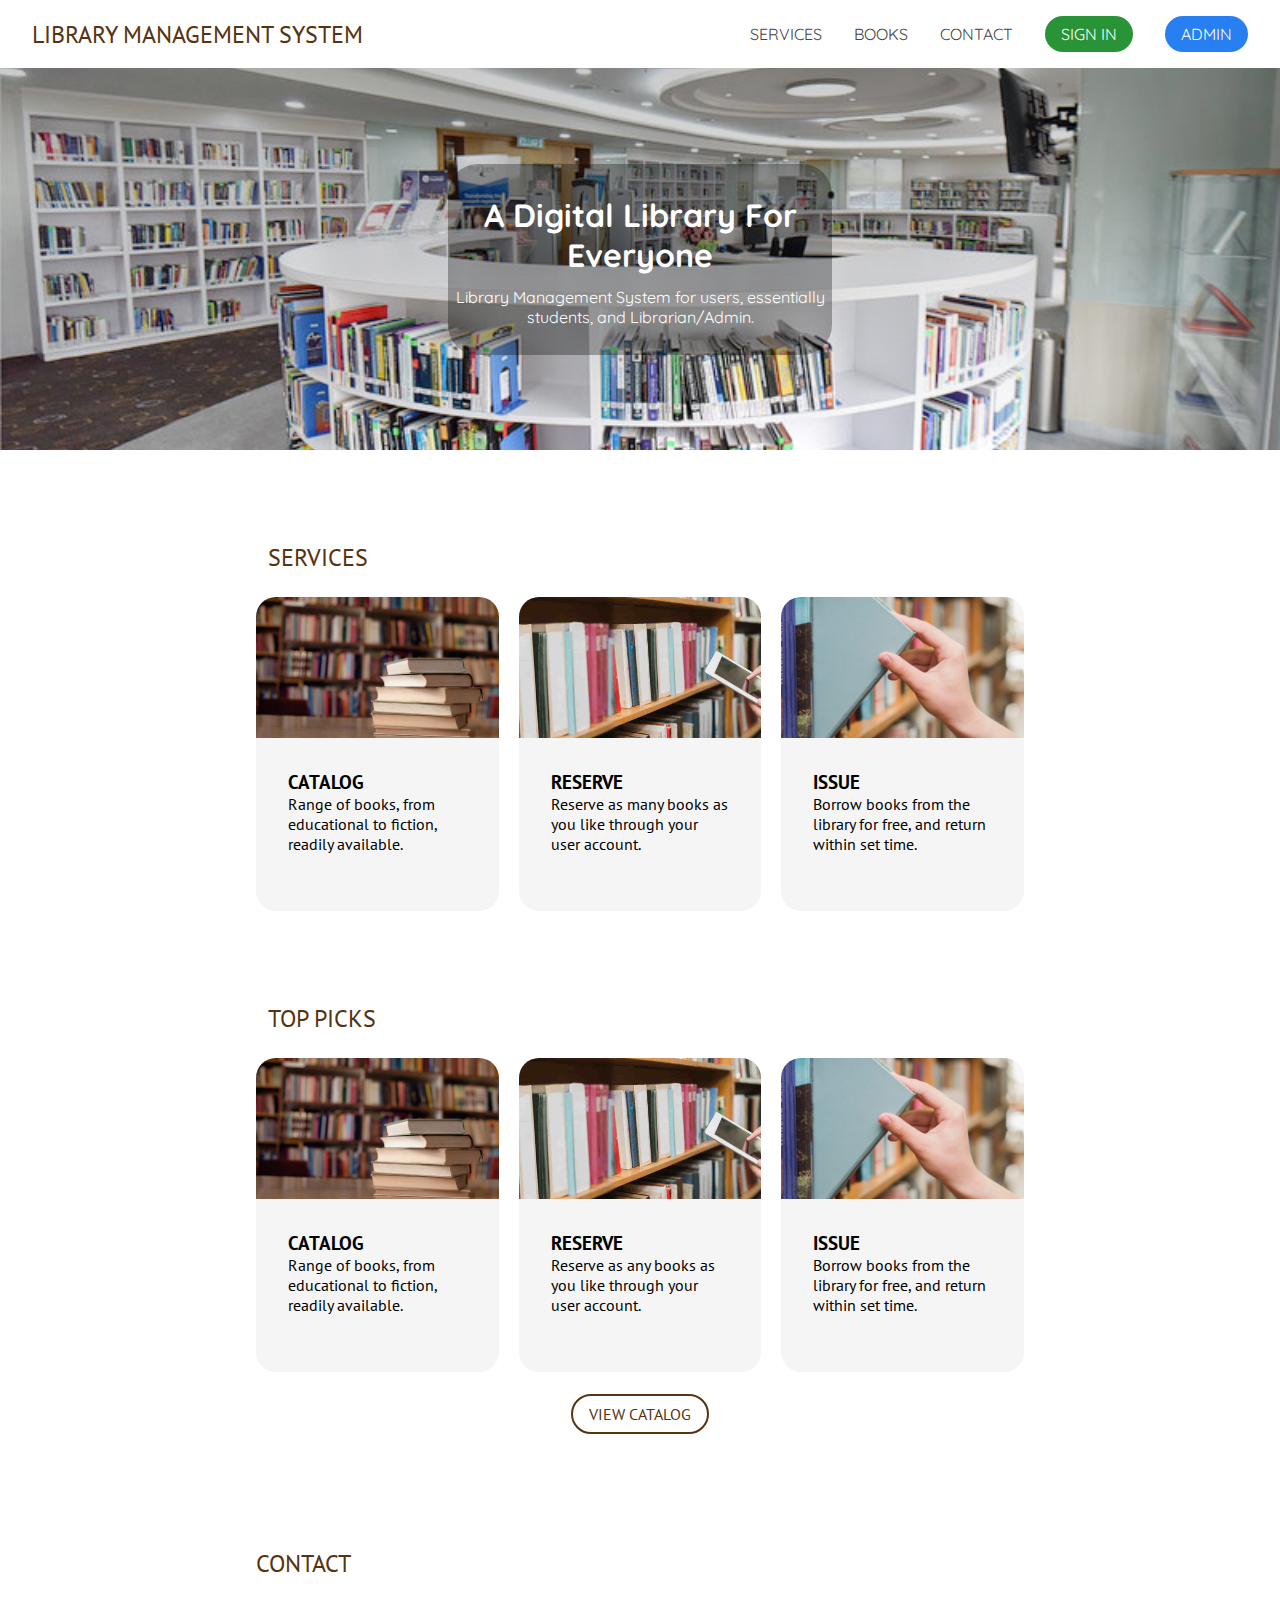
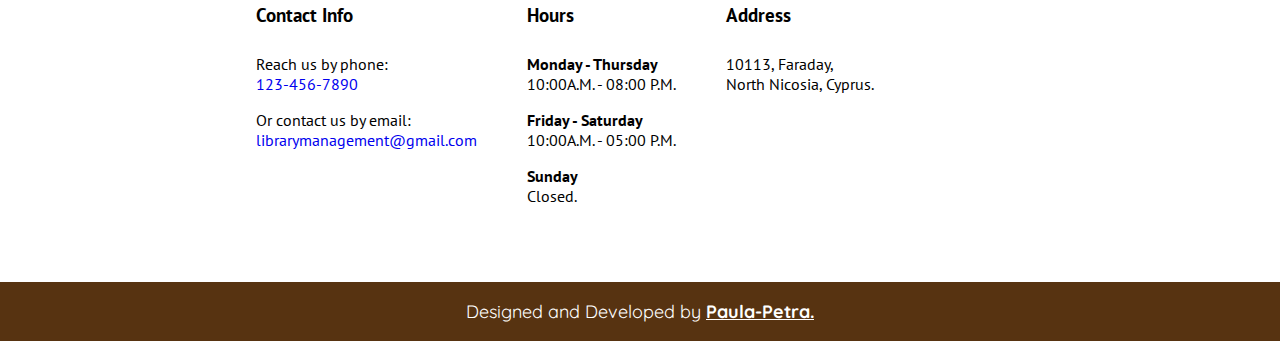
==== index.html @ af237a74 "Add files via upload" ====
<!DOCTYPE html>
<html lang="en">
<head>
    <meta charset="UTF-8">
    <meta http-equiv="X-UA-Compatible" content="IE=edge">
    <meta name="viewport" content="width=device-width, initial-scale=1.0">
    <title>Home - Library Management System</title>
    <link rel="preconnect" href="https://fonts.googleapis.com">
    <link rel="preconnect" href="https://fonts.gstatic.com" crossorigin>
    <link href="https://fonts.googleapis.com/css2?family=Quicksand:wght@300;400;500;600;700&display=swap" rel="stylesheet">
    <link rel="preconnect" href="https://fonts.googleapis.com">
    <link rel="preconnect" href="https://fonts.gstatic.com" crossorigin>
    <link href="https://fonts.googleapis.com/css2?family=PT+Sans:ital,wght@0,400;0,700;1,400;1,700&display=swap" rel="stylesheet">
    <link rel="stylesheet" href="style.css">
</head>

<body class="page-container">
    
    <header class="page-header">

        <nav class="nav-bar" id="main-nav">

            <div>
                <a href="#page-top" class="page-title">LIBRARY MANAGEMENT SYSTEM</a>
            </div>

            <div>
                <ul class="main-nav-list">
                    <li><a class="nav-list-items" href="#services-section">SERVICES</a></li>
                    <li><a class="nav-list-items" href="#books-section">BOOKS</a></li>
                    <li><a class="nav-list-items" href="#contact-section">CONTACT</a></li>
                    <li class="nav-user" id="nav-sign-in"><a href="signin.php">SIGN IN</a></li>
                    <li class="nav-user" id="nav-admin"><a href="admin_signin.php">ADMIN</a></li>
                </ul>
            </div>
        </nav>
    </header>

    <main>

        <section class="home-sections" id="page-top">
            <div id="page-intro">
                <div class="text-overlay">
                    <h1>A Digital Library For Everyone</h1>
                    <p>Library Management System for users, essentially students, and Librarian/Admin.</p>
                </div>
            </div>
        </section>

        <section class="home-sections" id="services-section">
            
            <div class="section-box">
                <div class="section-title">
                    <h2>SERVICES</h2>
                </div>
                
                <div id="services-container">
                    
                    <div class="service-list" id="service1">
                        <div class="service-img">
                            <img src="imgs\gettyimages-949118068.jpg" alt="">
                        </div>
                        <div class="service-info">
                            <h3>CATALOG</h3>
                            <p>Range of books, from educational to fiction, readily available.</p>
                        </div>
                    </div>

                    <div class="service-list" id="service2">
                        <div class="service-img">
                            <img src="imgs\Library-Management-System-src.jpg" alt="">
                        </div>
                        <div class="service-info">
                            <h3>RESERVE</h3>
                            <p>Reserve as many books as you like through your user account.</p>
                        </div>
                    </div>

                    <div class="service-list" id="service3">
                        <div class="service-img">
                            <img src="imgs\4.jpg" alt="">
                        </div>
                        <div class="service-info">
                            <h3>ISSUE</h3>
                            <p>Borrow books from the library for free, and return within set time.</p>
                        </div>
                    </div>
                </div>
            </div>
        </section>

        <section class="home-sections" id="books-section">
            <div class="section-box">
                <div class="section-title">
                    <h2>TOP PICKS</h2>
                </div>

                <div id="services-container">
                    
                    <div class="service-list" id="service1">
                        <div class="service-img">
                            <img src="imgs\gettyimages-949118068.jpg" alt="">
                        </div>
                        <div class="service-info">
                            <h3>CATALOG</h3>
                            <p>Range of books, from educational to fiction, readily available.</p>
                        </div>
                    </div>

                    <div class="service-list" id="service2">
                        <div class="service-img">
                            <img src="imgs\Library-Management-System-src.jpg" alt="">
                        </div>
                        <div class="service-info">
                            <h3>RESERVE</h3>
                            <p>Reserve as any books as you like through your user account.</p>
                        </div>
                    </div>

                    <div class="service-list" id="service3">
                        <div class="service-img">
                            <img src="imgs\4.jpg" alt="">
                        </div>
                        <div class="service-info">
                            <h3>ISSUE</h3>
                            <p>Borrow books from the library for free, and return within set time.</p>
                        </div>
                    </div>
                </div>

                
                <div class="catalog-btn">
                    <a href="#">VIEW CATALOG</a>
                </div>
            </div>
        </section>

        <section class="home-sections" id="contact-section">

            <div class="section-box">

                <div class="section-title">
                    <h2>CONTACT</h2>
                </div>

                <div class="contact-content">

                    <div class="paragraph">
                        <h3>Contact Info</h3>
                        <p>Reach us by phone: <br> <a href="tel:123-456-7890">123-456-7890</a></p>
                        <p>Or contact us by email: <br> <a href="mailto:librarymanagement@gmail.com">librarymanagement@gmail.com</a></p>
                    </div>
                    
                    <div class="paragraph">
                        <h3>Hours</h3>
                        <p><b>Monday - Thursday</b><br>10:00A.M. - 08:00 P.M.</p>
                        <p><b>Friday - Saturday</b><br>10:00A.M. - 05:00 P.M.</p>
                        <p><b>Sunday</b><br>Closed.</p>
                    </div>

                    <div class="paragraph">
                        <h3>Address</h3>
                        <p>10113, Faraday,<br> North Nicosia, Cyprus.</p>
                    </div>
                </div>

            </div>

        </section>

    </main>

    <footer>
        <p>Designed and Developed by <b><a href="https://portfolio-task.paulapetra.repl.co/" target="_blank">Paula-Petra.</a></b></p>
    </footer>
</body>
</html>
---- style.css ----
*{
    margin: 0;
    padding: 0;
    box-sizing: border-box;
}

html{
    scroll-behavior: smooth;
}

body{
    background-color: #fff;
}

a{
    text-decoration: none;
}

header{
    background-color: #fff;
    width: 100%;
    display: flex;
    flex-direction: row;
    align-items: center;
    position: fixed;
    top: 0;
    z-index: 2;
}

.nav-bar{
    padding: 1em 2em;
    width: 100%;
    display: flex;
    flex-direction: row;
    justify-content: space-between;
    align-items: center;
}

.page-title{
    font-family: 'PT Sans', sans-serif;
    font-size: 1.5em;
    color: #573311;
}

.main-nav-list{
    display: flex;
    flex-direction: row;
    justify-content: space-between;
    align-items: center;
    list-style: none;
    font-family: 'Quicksand', sans-serif;
}

.main-nav-list li{
    margin: 0 1em;
    transition-duration: 0.5s;
}

.nav-list-items{
    color: #454443;
}

.nav-list-items:hover{
    text-decoration: underline;
}

#nav-sign-in{
    background-color: #299437;
}

#nav-sign-in:hover{
    background-color: #20752b;
}

#nav-admin{
    margin-right: 0;
    background-color: #277ff2;
}

#nav-admin:hover{
    background-color: #0857bf;
}

.nav-user{
    padding: 0.5em 1em;
    border-radius: 30px;
}

.nav-user a{
    color: #fff;
}

.home-sections{
    width: 100%;
    padding-top: 4.25em;
}

.home-sections>*{
    font-family: 'PT Sans', sans-serif;
}

#page-top{
    height: 50vh;
    display: flex;
    flex-direction: row;
    justify-content: end;
    margin: 0;
}

#page-intro{
    width: 100%;
    background: linear-gradient(0deg, rgba(0, 0, 0, 0), rgba(0, 0, 0, 0.2)), url(imgs/SPOTLIGHT-ON-THE-DIGITAL-LIBRARY.jpg);
    background-repeat: no-repeat;
    background-size: cover;
    background-position: 50%;
    display: flex;
    flex-direction: row;
    justify-content: center;
    align-items: center;
}

.text-overlay{
    width: 30%;
    height: 50%;
    display: flex;
    flex-direction: column;
    justify-content: center;
    align-items: center;
    background: rgba(0, 0, 0, 0.3);
    border-radius: 30px;
}

.text-overlay>*{
    color: #fff;
    margin: 0.25em;
    font-family: 'Quicksand', sans-serif;
    text-align: center;
}

.home-sections h2{
    padding: 1em 0.5em;
    font-weight: 400;
    color: #573311;
    
}

.section-box{
    width: 100%;
    display: flex;
    flex-direction: column;
    align-items: center;
    justify-content: center;
}

.section-title{
    width: 60%;
}

#services-container{
    width: 60%;
    display: flex;
    flex-direction: row;
    gap: 20px;
}

.service-list{
    width: calc(100%/3);
    height: auto;
    background-color: #f5f5f5;
    border-radius: 20px;
}

.service-img{
    width: 100%;
    height: 45%;
}

.service-img img{
    width: 100%;
    height: 100%;
    object-fit: cover;
    border-top-left-radius: 20px;
    border-top-right-radius: 20px;
}

.service-info{
    padding: 2em;
}

.catalog-btn{
    margin: 2em 0;
}

.catalog-btn a:hover{
    color: #fff;
    background-color: #573311;
}

.catalog-btn a{
    color: #573311;
    padding: 0.5em 1em;
    border-radius: 30px;
    border: 2px solid #573311;
    transition: 0.5s;
}

#contact-section{
    margin-bottom: 4.25em;
}

#contact-section h2{
    padding-left: 0;
}

.contact-content{
    width: 60%;
    display: flex;
    flex-direction: row;
    gap: 50px;
}

.paragraph{
    display: flex;
    flex-direction: column;
}

.paragraph h3{
    margin-bottom: 1em;
}

.paragraph p{
    margin: 0.5em 0;
}

footer p{
    font-family: 'Quicksand', sans-serif;
    font-size: 1.125em;
    text-align: center;
    padding: 1em 0;
    color: #fff;
    background-color: #573311;
}

footer p a{
    color: #fff;
    text-decoration: underline;
    transition: 0.2s;
}

footer p a:hover{
    color: #277ff2;
}

.form-pages{
    padding-top: 4.25em;
    height: 94vh;
}

.form-container{
    /* height: 100%; */
    display: flex;
    flex-direction: column;
    align-items: center;
    justify-content: flex-start;
    margin: 4em 0;
}

.form-container form{
    padding: 2em;
    width: 20%;
    background-color: #f5f5f5;
    border-radius: 20px;
    display: flex;
    flex-direction: column;
}

#signin-form .error-msg{
    margin:10px 0;
    display: block;
    background: crimson;
    color:#fff;
    border-radius: 5px;
    font-size: 1em;
    padding:10px;
    text-align: center;
}

#signin-form, #admin-form{
    height: 30%;
}

#signup-form{
    height: 50%;
}

.form-title{
    margin: 0.5em 0 2em;
}

.form-title h2{
    font-family:'PT Sans', sans-serif;
    color: #573311;
}

.form-fields{
    display: flex;
    flex-direction: column;
    margin-bottom: 2em;
}

#signup-form .form-fields div{
    width: 100%;
    margin-bottom: 1em;
}

.form-fields div input{
    display: block;
    width: 100%;
}

/* .form-control input:focus{
    outline: none;
} */

.form-control.success input{
    border-color: #41c45d;
}

.form-control.success input:focus{
    outline: #41c45d;
}

.form-control.error input{
    border-color: #e8021d;
}

.form-control.error input:focus{
    outline: #e8021d;
}

.form-control.error small{
    color: #e8021d;
    display: block;
}

.form-control small{
    display: none;
}

#signin-form .form-fields input, #admin-form .form-fields input{
    margin-bottom: 1em;
}

.form-fields input{
    padding: 0.5em;
    border-radius: 5px;
    border: 1px solid #573311;
}

form a{
    text-decoration: underline;
}

.form-submit{
    padding: 0.5em 1em;
    border-radius: 30px;
    transition: 0.2s;
    color: #573311;
}

.user-submit{
    border: 1px solid #299437;
}

.user-submit:hover{
    background-color: #299437;
    color: #fff;
    cursor: pointer;
}

#admin-submit{
    border: 1px solid #277ff2;
}

#admin-submit:hover{
    background-color: #277ff2;
    color: #fff;
    cursor: pointer;
}

.dashboard-body main{
    height: 94vh;
}

#admin-body footer{
    position: relative;
    bottom: 0;
}

.div1{
    display: flex;
    gap: 15px;
}

.menu-icon{
    cursor: pointer;
}

#open-nav.hide{
    visibility: hidden;
}

#close-btn{
    position: fixed;
    display: none;
    transition: ease 0.25s;
}

#close-btn.show{
    display: block;
}

.side-nav{
    position: fixed;
    margin-top: 3.25em;
    width: 250px;
    height: 100%;
    left: -250px;
    transition: left 0.25s ease;
    z-index: 3;
}

.side-nav.show{
    left: 0;
}

.menu-container>*{
    font-family: 'PT Sans', sans-serif;
}

.menu-container{
    height: 100%;
    left: 0;
    background-color: #573311;
    text-align: center;
}

.menu-container ul li a{
    color: #fff;
    font-size: 1.25em;
    line-height: 3em;
    letter-spacing: 2px;
    width: 100%;
    height: 100%;
    display: block;
}

.menu-container ul li a:hover{
    color: #277ff2;
    border-left: 2px solid #277ff2;
    background-color: rgba(39, 127, 242, 0.1);
}

.menu-container ul li{
    border-bottom: 1px solid #454443;
    
}

.dashboard-body .dashboard-container{
    height: 80%;
}

.dashboard-container{
    padding-top: 4.25em;
    height: 100%;
}

.dashboard-container>*{
    font-family: 'PT Sans', sans-serif;
}

.dashboard-box {
    max-height: 100%;
    height: 100%;
    padding: 1em 5em;
}

.dashboard-box .section-title{
    margin: 0 0 2em;
}

.welcome-text h1{
    margin: 0 0 1em;
}

.dashboard-box .section-title h2{
    font-weight: 400;
}

.dashboard-cards{
    height: 100%;
    gap: 25px;
    /* display: flex; */
    display: grid;
    grid-template-areas: 
    'a b c d'
    'e f g h';
}

/* #admin-cards{
    display: grid;
    grid-template-areas: 
    'a b c d'
    'e f g h';
} */

.card{
    border-radius: 20px;
}

.card:nth-child(1), .card:nth-child(6){
    background-color: #f2f29d;
}
.card:nth-of-type(2), .card:nth-child(7){
    background-color: pink;
}
.card:nth-child(3), .card:nth-child(8){
    background-color: lightblue;
}
.card:nth-child(4), .card:nth-child(9){
    background-color: #e49df2;
}
.card:nth-child(5), .card:nth-child(10){
    background-color: beige;
}

.card:nth-child(1){
    grid-area: a;
}
.card:nth-child(2){
    grid-area: b;
}
.card:nth-child(3){
    grid-area: c;
}
.card:nth-child(4){
    grid-area: d;
}
.card:nth-child(5){
    grid-area: e;
}
.card:nth-child(6){
    grid-area: f;
}
.card:nth-child(7){
    grid-area: g;
}
.card:nth-child(8){
    grid-area: h;
}
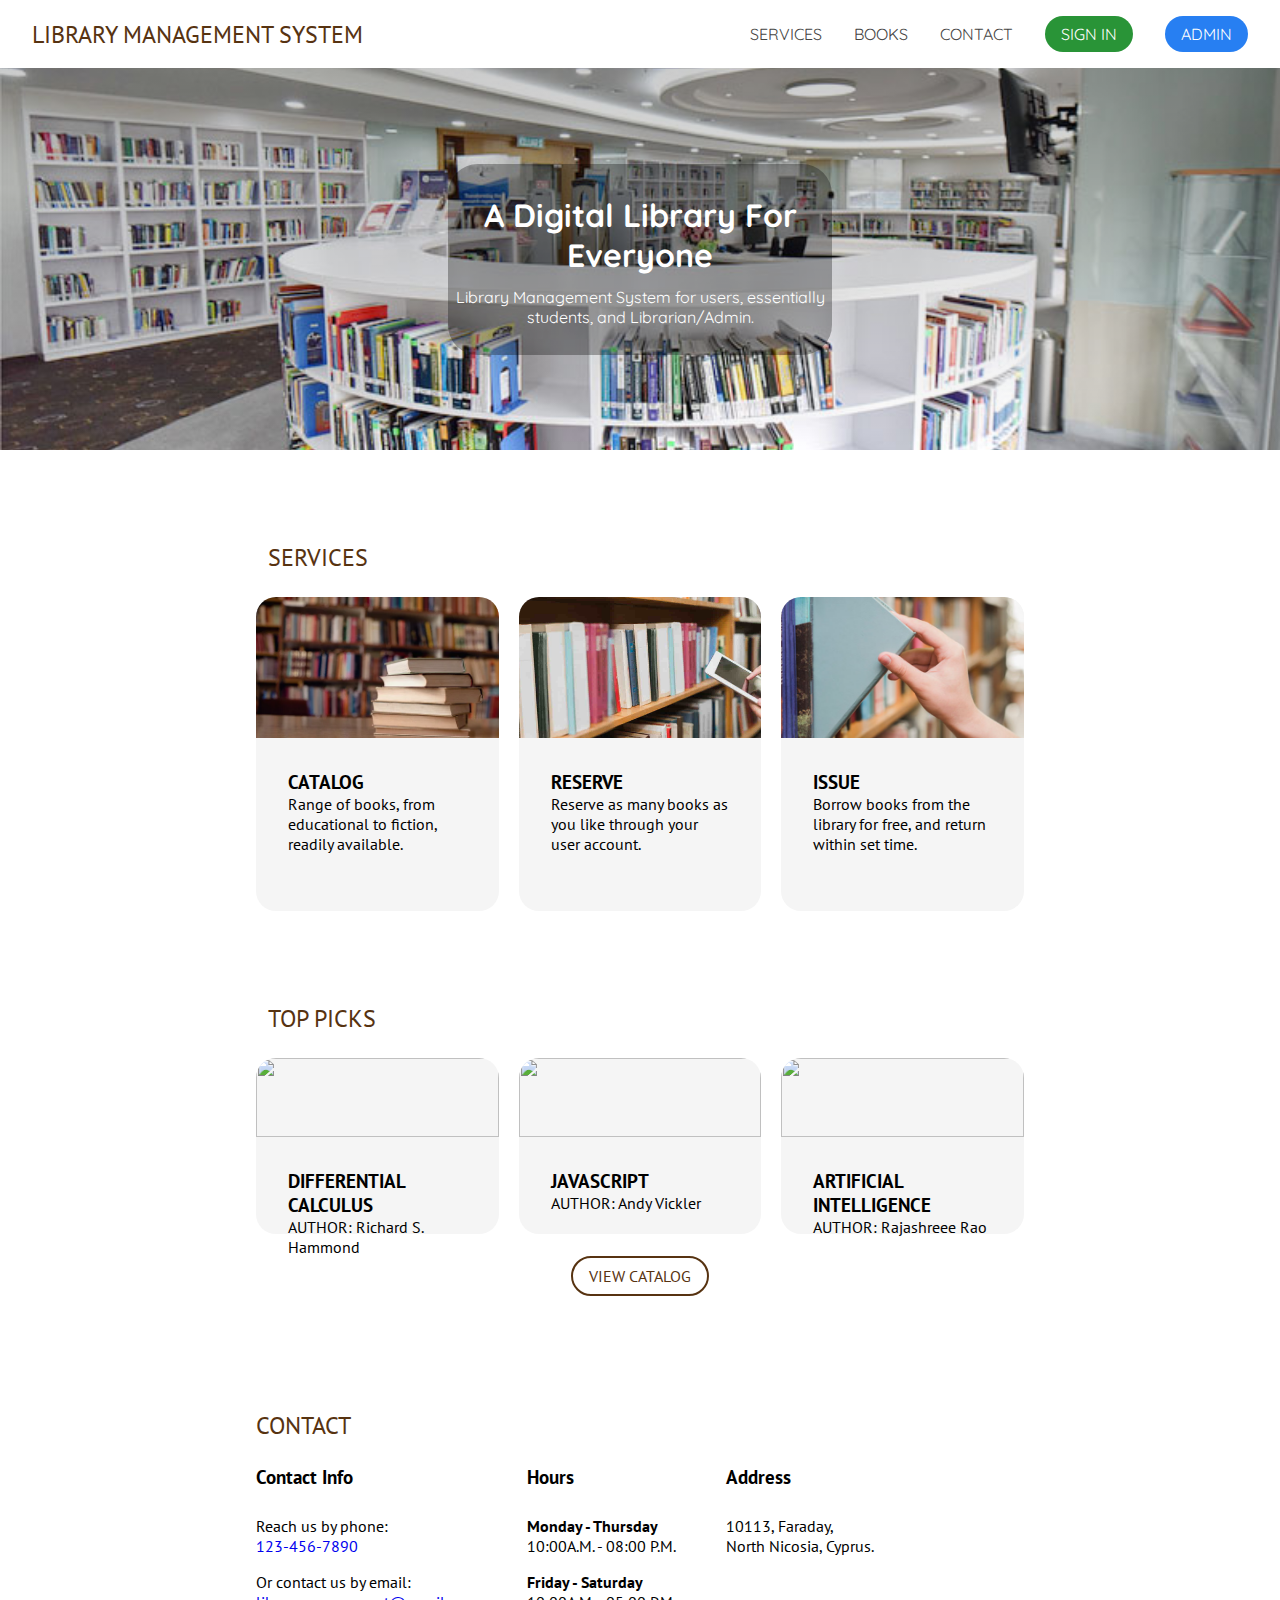
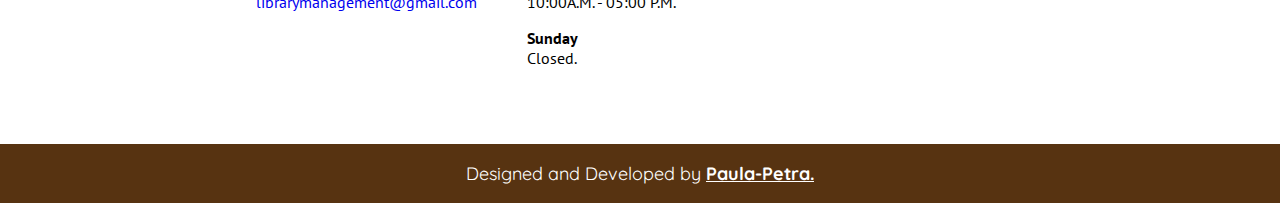
==== commit 077c5196: "Add files via upload" ====
--- a/index.html
+++ b/index.html
@@ -29,8 +29,8 @@
                     <li><a class="nav-list-items" href="#services-section">SERVICES</a></li>
                     <li><a class="nav-list-items" href="#books-section">BOOKS</a></li>
                     <li><a class="nav-list-items" href="#contact-section">CONTACT</a></li>
-                    <li class="nav-user" id="nav-sign-in"><a href="signin.php">SIGN IN</a></li>
-                    <li class="nav-user" id="nav-admin"><a href="admin_signin.php">ADMIN</a></li>
+                    <li class="nav-user" id="nav-sign-in"><a href="signin.html">SIGN IN</a></li>
+                    <li class="nav-user" id="nav-admin"><a href="admin_signin.html">ADMIN</a></li>
                 </ul>
             </div>
         </nav>
@@ -54,7 +54,7 @@
                     <h2>SERVICES</h2>
                 </div>
                 
-                <div id="services-container">
+                <div class="services-container">
                     
                     <div class="service-list" id="service1">
                         <div class="service-img">
@@ -95,42 +95,42 @@
                     <h2>TOP PICKS</h2>
                 </div>
 
-                <div id="services-container">
+                <div class="services-container">
                     
                     <div class="service-list" id="service1">
                         <div class="service-img">
-                            <img src="imgs\gettyimages-949118068.jpg" alt="">
+                            <img src="imgs/43559489._SX318_2.jpg" alt="">
                         </div>
                         <div class="service-info">
-                            <h3>CATALOG</h3>
-                            <p>Range of books, from educational to fiction, readily available.</p>
+                            <h3>DIFFERENTIAL CALCULUS</h3>
+                            <p>AUTHOR: Richard S. Hammond</p>
                         </div>
                     </div>
 
                     <div class="service-list" id="service2">
                         <div class="service-img">
-                            <img src="imgs\Library-Management-System-src.jpg" alt="">
+                            <img src="imgs/9781955786225_2.jpg" alt="">
                         </div>
                         <div class="service-info">
-                            <h3>RESERVE</h3>
-                            <p>Reserve as any books as you like through your user account.</p>
+                            <h3>JAVASCRIPT</h3>
+                            <p>AUTHOR: Andy Vickler</p>
                         </div>
                     </div>
 
                     <div class="service-list" id="service3">
                         <div class="service-img">
-                            <img src="imgs\4.jpg" alt="">
+                            <img src="imgs/AI_Ebook_Cover-1_2.jpg" alt="">
                         </div>
                         <div class="service-info">
-                            <h3>ISSUE</h3>
-                            <p>Borrow books from the library for free, and return within set time.</p>
+                            <h3>ARTIFICIAL INTELLIGENCE</h3>
+                            <p>AUTHOR: Rajashreee Rao</p>
                         </div>
                     </div>
                 </div>
 
                 
                 <div class="catalog-btn">
-                    <a href="#">VIEW CATALOG</a>
+                    <a href="books.html">VIEW CATALOG</a>
                 </div>
             </div>
         </section>
--- a/style.css
+++ b/style.css
@@ -156,11 +156,112 @@
     width: 60%;
 }
 
-#services-container{
+.services-container{
     width: 60%;
     display: flex;
     flex-direction: row;
     gap: 20px;
+}
+
+/* #book-body{
+    height: 100vh;
+} */
+
+.book-body .section-title{
+    z-index: 3;
+    position: fixed;
+    top: 68px;
+}
+
+#books-container{
+    margin-top: 208px;
+    margin-bottom: 5em;
+    display: grid;
+    grid-template-areas: 
+    'a b c'
+    'd e f';
+}
+
+#books-container:nth-child(1){
+    grid-area: a;
+}
+
+#books-container:nth-child(2){
+    grid-area: b;
+}
+
+#books-container:nth-child(3){
+    grid-area: c;
+}
+
+#books-container:nth-child(4){
+    grid-area: d;
+}
+
+#books-container:nth-child(5){
+    grid-area: e;
+}
+
+#books-container:nth-child(6){
+    grid-area: f;
+}
+
+.searchbar-container{
+    background-color: #fff;
+    position: fixed;
+    top: 138px;
+    width: 60%;
+    height: 100px;
+    margin: 0 0 4em;
+    display: flex;
+    flex-direction: row;
+    justify-content: center;
+    align-items: center;
+}
+
+.search-bar{
+    width: 40%;
+    height: 60px;
+    background: rgba(0, 0, 0, 0.1);
+    display: flex;
+    justify-content: center;
+    border-radius: 50px;
+    padding: 10px 20px;
+    backdrop-filter: blur(4px) saturate(180%);
+}
+
+.search-bar input{
+    background: transparent;
+    flex: 1;
+    border: 0;
+    outline: none;
+    padding: 0 20px;
+    font-size: 1.125em;
+}
+
+.search-bar button img{
+    width: 25px;
+}
+
+.search-bar button{
+    border: 0;
+    border-radius: 50%;
+    width: 40px;
+    height: 40px;
+    background: transparent;
+    transition: 0.2s;
+    cursor: pointer;
+}
+
+.search-bar button:hover{
+    background: rgba(0, 0, 0, 0.2);
+}
+
+.book-list{
+    width: 350px;
+    height: auto;
+    background-color: #f5f5f5;
+    border-radius: 20px;
 }
 
 .service-list{
@@ -473,6 +574,9 @@
 .dashboard-container{
     padding-top: 4.25em;
     height: 100%;
+    display: flex;
+    flex-direction: column;
+    align-items: center;
 }
 
 .dashboard-container>*{
@@ -481,14 +585,26 @@
 
 .dashboard-box {
     max-height: 100%;
+    width: 100%;
     height: 100%;
     padding: 1em 5em;
 }
 
+.page-box{
+    max-height: 100%;
+    width: 80%;
+    height: 100%;
+    padding: 1em 5em;
+}
+
 .dashboard-box .section-title{
     margin: 0 0 2em;
 }
 
+.page-box .section-title{
+    margin: 0 0 2em;
+}
+
 .welcome-text h1{
     margin: 0 0 1em;
 }
@@ -497,8 +613,12 @@
     font-weight: 400;
 }
 
+.page-box .section-title h2{
+    font-weight: 400;
+}
+
 .dashboard-cards{
-    height: 100%;
+    height: 90%;
     gap: 25px;
     /* display: flex; */
     display: grid;
@@ -507,54 +627,234 @@
     'e f g h';
 }
 
-/* #admin-cards{
+#user-body .dashboard-cards{
+    height: 60%;
+}
+
+.card{
+    border-radius: 20px;
+    padding: 2em;
+    display: flex;
+    flex-direction: column;
+}
+
+.card:nth-child(1), .card:nth-child(6){
+    background-color: #f2f29d;
+}
+.card:nth-child(2), .card:nth-child(7){
+    background-color: pink;
+}
+.card:nth-child(3), .card:nth-child(8){
+    background-color: lightblue;
+}
+.card:nth-child(4), .card:nth-child(9){
+    background-color: #e49df2;
+}
+.card:nth-child(5), .card:nth-child(10){
+    background-color: beige;
+}
+
+.card:nth-child(1){
+    grid-area: a;
+}
+.card:nth-child(2){
+    grid-area: b;
+}
+.card:nth-child(3){
+    grid-area: c;
+}
+.card:nth-child(4){
+    grid-area: d;
+}
+.card:nth-child(5){
+    grid-area: e;
+}
+.card:nth-child(6){
+    grid-area: f;
+}
+.card:nth-child(7){
+    grid-area: g;
+}
+.card:nth-child(8){
+    grid-area: h;
+}
+
+.card-sections h1{
+    font-size: 3em;
+    font-weight: 400;
+}
+
+.card-sections p{
+    font-family: 'Quicksand', sans-serif;
+}
+
+.card-sections:nth-child(2){
+    margin: 1em 0 2em;
+}
+
+.members-table{
+    width: 100%;
+    border-collapse: collapse;
+}
+
+.members-table, .members-table th, .members-table td{
+    border: #454443 solid 1px;
+}
+
+.members-table th{
+    text-align: left;
+    text-transform: uppercase;
+    font-size: 1.25em;
+    padding: 0.75em 0.5em;
+}
+
+.members-table td{
+    padding: 0.5em;
+}
+
+.table-btns{
+    padding: 0.25em 1em;
+    border-radius: 5px;
+}
+
+#view-user{
+    background-color: #277ff2;
+    color: white;
+    transition: 0.2s;
+}
+
+#view-user:hover{
+    background-color: #0857bf;
+}
+
+.edit{
+    background-color: #299437;
+    color: white;
+    transition: 0.2s;
+}
+
+.edit:hover{
+    background-color: #20752b;
+    cursor: pointer;
+}
+
+#delete{
+    border: 0;
+    padding: 0.5em 1em;
+    background-color: #e8021d;
+    color: white;
+    transition: 0.2s;
+    cursor: pointer;
+}
+
+#delete:hover{
+    background-color: #c0041a;
+}
+
+.php-message{
+    width: 20%;
+    margin: 0.5em 0;
+    background-color: #e8021d;
+    display: flex;
+    align-items: center;
+    justify-content: space-between;
+    padding: 0.25em 0.75em;
+}
+
+.php-message.hide{
+    display: none;
+}
+
+.php-message p{
+    color: white;
+}
+
+.php-message a{ 
+    cursor: pointer;
+}
+
+.php-message a img{
+    width: 1.25em;
+}
+
+.members-nav{
+    margin-bottom: 1em;
+}
+
+.members-nav p{
+    font-weight: 600;
+}
+
+.members-nav a{
+    font-weight: 400;
+    transition: 0.2s;
+    color: #797674;
+}
+
+.members-nav a:hover{
+    color: #0857bf;
+    cursor: pointer;
+}
+
+.editmember-form{
+    border: 1px solid #797674;
+    padding: 1.5em;
+    border-radius: 5px;
+}
+
+/* .edit-inputs>*{
+    width: 50%;
+} */
+
+.edit-inputs{
+    width: 100%;
     display: grid;
     grid-template-areas: 
-    'a b c d'
-    'e f g h';
+    'a b'
+    'c d';
+    gap: 3%;
+    margin-bottom: 40px;
+}
+
+.edit-inputs:nth-child(1){
+    grid-area: a;
+}
+.edit-inputs:nth-child(2){
+    grid-area: b;
+}
+.edit-inputs:nth-child(3){
+    grid-area: c;
+}
+.edit-inputs:nth-child(4){
+    grid-area: d;
+}
+.edit-inputs:nth-child(5){
+    grid-area: e;
+}
+/* .edit-inputs:nth-child(1){
+    grid-area: a;
 } */
 
-.card{
-    border-radius: 20px;
-}
-
-.card:nth-child(1), .card:nth-child(6){
-    background-color: #f2f29d;
-}
-.card:nth-of-type(2), .card:nth-child(7){
-    background-color: pink;
-}
-.card:nth-child(3), .card:nth-child(8){
-    background-color: lightblue;
-}
-.card:nth-child(4), .card:nth-child(9){
-    background-color: #e49df2;
-}
-.card:nth-child(5), .card:nth-child(10){
-    background-color: beige;
-}
-
-.card:nth-child(1){
-    grid-area: a;
-}
-.card:nth-child(2){
-    grid-area: b;
-}
-.card:nth-child(3){
-    grid-area: c;
-}
-.card:nth-child(4){
-    grid-area: d;
-}
-.card:nth-child(5){
-    grid-area: e;
-}
-.card:nth-child(6){
-    grid-area: f;
-}
-.card:nth-child(7){
-    grid-area: g;
-}
-.card:nth-child(8){
-    grid-area: h;
+.edit-inputs div{
+    width: 100%;
+    display: flex;
+    flex-direction: column;
+}
+
+.edit-inputs div label{
+    width: 30%;
+    font-size: 1.125em;
+}
+
+.edit-inputs div input{
+    height: 40px;
+    border-radius: 5px;
+    border: 1px solid #797674;
+    padding: 10px;
+}
+
+.editform-container div button{
+    border: 0;
+    border-radius: 5px;
+    padding: 0.75em;
 }